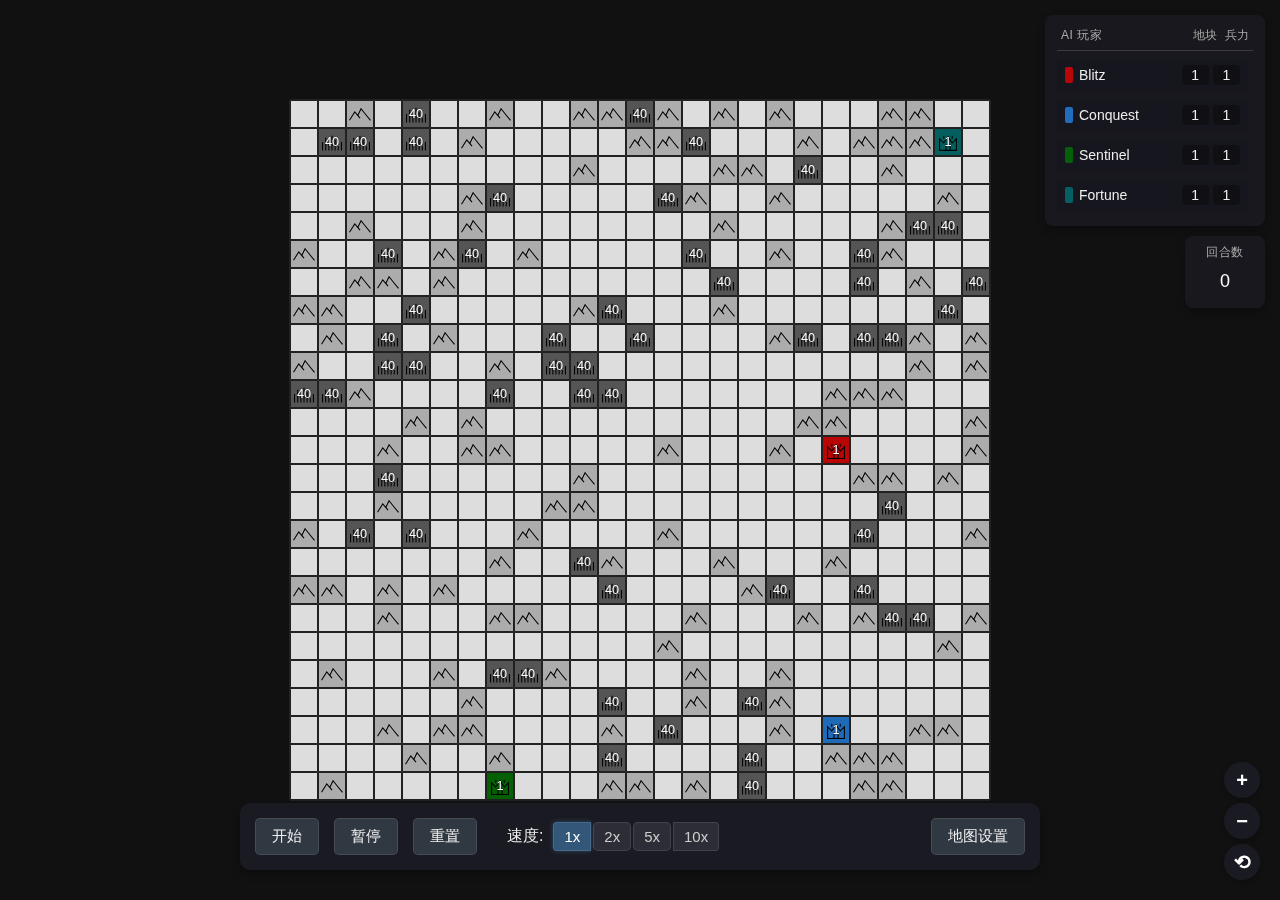
==== gen/index.html @ f9da3918 "gen" ====
<!DOCTYPE html>
<html lang="zh">
<head>
    <meta charset="UTF-8">
    <meta name="viewport" content="width=device-width, initial-scale=1.0">
    <title>Generals.io Simulator</title>
    <link rel="stylesheet" href="css/style.css">
</head>
<body>
    <canvas id="gameCanvas"></canvas>
    
    <!-- Game Over UI (centered overlay) -->
    <div id="gameOverUI" class="game-over-ui hidden">
        <div class="game-over-content">
            <h2>游戏结束</h2>
            <div id="winnerInfo" class="winner-info">胜者: <span id="winnerName"></span></div>
            <button id="newGameBtn">新游戏</button>
        </div>
    </div>
    
    <!-- Game info panel (top right) -->
    <div class="game-info-panel">
        <div class="leaderboard-header">
            <div class="player-name">AI 玩家</div>
            <div class="player-stats">
                <div class="stat">地块</div>
                <div class="stat">兵力</div>
            </div>
        </div>
        <div id="aiStats" class="ai-stats">
            <!-- AI stats will be dynamically inserted here -->
        </div>
    </div>
    
    <!-- Turn counter panel (below game info panel) -->
    <div class="turn-counter-panel">
        <div class="turn-label">回合数</div>
        <div class="turn-value" id="turnCounter">0</div>
    </div>
    
    <!-- Bottom control panel -->
    <div class="bottom-controls">
        <div class="control-section game-controls">
            <button id="startBtn">开始</button>
            <button id="pauseBtn">暂停</button>
            <button id="resetBtn">重置</button>
            
            <div class="speed-controls">
                <span>速度:</span>
                <div class="speed-buttons">
                    <button id="speed1x" class="speed-btn active">1x</button>
                    <button id="speed2x" class="speed-btn">2x</button>
                    <button id="speed5x" class="speed-btn">5x</button>
                    <button id="speed10x" class="speed-btn">10x</button>
                </div>
            </div>
            
            <button id="editMapBtn" class="map-settings-btn">地图设置</button>
        </div>
        
        <div class="control-section map-controls" id="mapSettingsPanel">
            <div class="control-row">
                <label>AI数量:
                    <select id="aiCount">
                        <option value="2">2</option>
                        <option value="3">3</option>
                        <option value="4" selected>4</option>
                        <option value="6">6</option>
                        <option value="8">8</option>
                    </select>
                </label>
                
                <label>地图大小:
                    <select id="mapSize">
                        <option value="small">小 (15x15)</option>
                        <option value="medium" selected>中 (25x25)</option>
                        <option value="large">大 (35x35)</option>
                    </select>
                </label>
            </div>
            
            <div class="control-row">
                <label>山脉密度:
                    <input type="range" id="mountainDensity" min="0" max="40" value="20">
                    <span id="mountainDensityValue">20%</span>
                </label>
                
                <label>城市密度:
                    <input type="range" id="cityDensity" min="0" max="20" value="10">
                    <span id="cityDensityValue">10%</span>
                </label>
            </div>
        </div>
    </div>
    
    <div id="errorMessage" style="display:none; position:fixed; top:0; left:0; right:0; background-color:rgba(255,0,0,0.8); color:white; padding:10px; text-align:center; z-index:1000;">
        CORS Error: Cannot load modules from file:// URLs. Please run the simulator using a web server.<br>
        Run <code>python3 ../serve.py</code> in your terminal and then visit <a href="http://localhost:8000/gen/" style="color:white; text-decoration:underline;">http://localhost:8000/gen/</a>
    </div>

    <!-- Script loading with fallback -->
    <script>
        // Try to detect if we're running from file:// protocol
        if (window.location.protocol === 'file:') {
            document.getElementById('errorMessage').style.display = 'block';
        }
    </script>
    <script type="module" src="js/main.js"></script>
    <script nomodule>
        // This will only run in browsers that don't support ES modules
        console.error("Your browser doesn't support ES modules or we're running from file:// URL.");
        document.getElementById('errorMessage').style.display = 'block';
    </script>
</body>
</html>
---- gen/css/style.css ----
:root {
    --ai-color-1: rgba(200, 90, 90, 0.6);    /* Softer Red */
    --ai-color-2: rgba(100, 180, 100, 0.6);  /* Softer Green */
    --ai-color-3: rgba(90, 130, 200, 0.6);   /* Softer Blue */
    --ai-color-4: rgba(200, 180, 80, 0.6);   /* Softer Yellow */
    --ai-color-5: rgba(180, 100, 180, 0.6);  /* Softer Purple */
    --ai-color-6: rgba(90, 180, 190, 0.6);   /* Softer Teal */
    --ai-color-7: rgba(200, 140, 80, 0.6);   /* Softer Orange */
    --ai-color-8: rgba(140, 90, 200, 0.6);   /* Softer Violet */
    --ai-color-9: rgba(90, 160, 130, 0.6);   /* Softer Mint */
    --ai-color-10: rgba(180, 130, 120, 0.6); /* Softer Salmon */
    --ai-color-11: rgba(130, 180, 170, 0.6); /* Softer Seafoam */
    --ai-color-12: rgba(170, 150, 90, 0.6);  /* Softer Olive */

    /* Player colors matching generals.io */
    --map-color-p1: rgba(255,0,0,0.7);
    --map-color-p2: rgba(39,146,255,0.7);
    --map-color-p3: rgba(0,128,0,0.7);
    --map-color-p4: rgba(0,128,128,0.7);
    --map-color-p5: rgba(250,140,1,0.7);
    --map-color-p6: rgba(240,50,230,0.7);
    --map-color-p7: rgba(128,0,128,0.7);
    --map-color-p8: rgba(155,1,1,0.7);
    --map-color-p9: rgba(179,172,50,0.7);
    --map-color-p10: rgba(154,94,36,0.7);
    --map-color-p11: rgba(16,49,255,0.7);
    --map-color-p12: rgba(89,76,165,0.7);
    --map-color-p13: rgba(133,169,28,0.7);
    --map-color-p14: rgba(255,102,104,0.7);
    --map-color-p15: rgba(180,127,202,0.7);
    --map-color-p16: rgba(180,153,113,0.7);
    
    /* Terrain colors with proper grayscale hierarchy */
    --terrain-city: #222;      /* Darkest */
    --terrain-mountain: #333;
    --terrain-empty: #444;     /* Lighter than mountain */
    
    /* Other colors */
    --cell-border: #555;
    --ui-bg: rgba(30, 30, 40, 0.75);
}

* {
    margin: 0;
    padding: 0;
    box-sizing: border-box;
}

body {
    overflow: hidden;
    font-family: "Helvetica Neue", Arial, sans-serif;
    background-color: #111;
    color: #eee;
}

#gameCanvas {
    position: absolute;
    top: 0;
    left: 0;
    width: 100%;
    height: 100%;
    z-index: 1;
}

.ui-container {
    position: absolute;
    top: 0;
    right: 0;
    z-index: 2;
    padding: 20px;
    pointer-events: none; /* Allow click-through by default */
}

.control-panel {
    background-color: rgba(30, 30, 30, 0.7);
    color: white;
    padding: 15px;
    border-radius: 8px;
    width: 300px;
    pointer-events: auto; /* Ensure controls are clickable */
}

.control-group {
    margin-bottom: 15px;
}

button {
    background-color: rgba(55, 65, 75, 0.8);
    color: #eee;
    border: none;
    padding: 8px 16px;
    border-radius: 5px;
    cursor: pointer;
    font-size: 15px;
    transition: all 0.2s;
    border: 1px solid rgba(255, 255, 255, 0.1);
}

button:hover {
    background-color: rgba(70, 80, 90, 0.9);
}

label {
    display: block;
    margin-bottom: 5px;
}

input[type="range"], select {
    background-color: rgba(50, 50, 60, 0.6);
    color: white;
    border: 1px solid rgba(255, 255, 255, 0.2);
    padding: 5px;
    border-radius: 4px;
    cursor: pointer;
    min-width: 100px;
    width: 100%;
    margin-top: 5px;
}

input[type="range"] {
    flex: 1;
    height: 5px;
    appearance: none;
    border-radius: 10px;
    outline: none;
    background: linear-gradient(to right, rgba(70, 130, 180, 0.8), rgba(70, 130, 180, 0.3));
}

input[type="range"]::-webkit-slider-thumb {
    appearance: none;
    width: 16px;
    height: 16px;
    border-radius: 50%;
    background: white;
    cursor: pointer;
}

.ai-stats {
    display: flex;
    flex-direction: column;
    gap: 5px;
    max-height: 70vh;
    overflow-y: auto;
    padding-right: 5px;
}

/* AI player styling updates */
.ai-player {
    display: flex;
    justify-content: space-between;
    align-items: center;
    padding: 6px 8px;
    border-radius: 4px;
    font-size: 14px;
    background-color: rgba(20, 20, 30, 0.5); /* Semi-transparent background */
    margin-bottom: 3px;
    transition: all 0.2s;
}

.ai-player:hover {
    background-color: rgba(40, 40, 50, 0.7);
}

.player-info {
    display: flex;
    align-items: center;
    gap: 6px;
    flex: 2;
}

.color-indicator {
    display: inline-block;
    width: 8px;
    height: 16px;
    border-radius: 2px;
    flex-shrink: 0;
}

.ai-player .name {
    font-weight: 500;
    white-space: nowrap;
    overflow: hidden;
    text-overflow: ellipsis;
    padding-right: 5px;
}

.ai-player .stats {
    flex: 1;
    display: flex;
    gap: 4px;
}

.ai-player .stats-item {
    flex: 1;
    text-align: center;
    padding: 2px 4px;
    background-color: rgba(0, 0, 0, 0.3);
    border-radius: 4px;
}

.ai-player.eliminated {
    opacity: 0.5;
    text-decoration: line-through;
}

.ai-player .stats span {
    display: flex;
    align-items: center;
}

.ai-player .stats .icon {
    margin-right: 3px;
    opacity: 0.7;
}

/* Game info panel (top right) modifications */
.game-info-panel {
    position: absolute;
    top: 15px;
    right: 15px;
    z-index: 10;
    background-color: rgba(30, 30, 40, 0.6); /* Increase transparency */
    border-radius: 8px;
    padding: 12px;
    min-width: 220px;
    backdrop-filter: blur(3px);
    box-shadow: 0 4px 8px rgba(0, 0, 0, 0.3);
}

/* Turn counter panel styling - simplified positioning */
.turn-counter-panel {
    position: fixed; /* Use fixed instead of absolute for now */
    right: 15px;
    z-index: 10;
    background-color: rgba(30, 30, 40, 0.6);
    border-radius: 8px;
    padding: 8px 12px;
    width: 80px;
    text-align: center;
    backdrop-filter: blur(3px);
    box-shadow: 0 4px 8px rgba(0, 0, 0, 0.3);
}

.turn-label {
    font-size: 12px;
    color: #aaa;
    margin-bottom: 2px;
    letter-spacing: 0.5px;
    text-transform: uppercase;
}

.turn-value {
    padding: 8px;
    font-size: 18px;
    font-weight: 500;
    color: #ffffff;
}

/* Leaderboard styling */
.leaderboard-header {
    display: flex;
    justify-content: space-between;
    border-bottom: 1px solid rgba(255, 255, 255, 0.15);
    padding-bottom: 6px;
    margin-bottom: 8px;
    color: #aaa;
    font-size: 12px;
    text-transform: uppercase;
    letter-spacing: 0.5px;
}

.player-name {
    flex: 2;
    padding-left: 4px;
}

.player-stats {
    flex: 1;
    display: flex;
}

.stat {
    flex: 1;
    text-align: center;
}

/* Bottom control panel */
.bottom-controls {
    position: absolute;
    bottom: 20px;
    left: 50%;
    transform: translateX(-50%);
    z-index: 10;
    display: flex;
    flex-direction: column;
    gap: 10px;
    width: 90%;
    max-width: 800px;
    transition: opacity 0.3s ease; /* Add transition for smooth opacity changes */
}

/* Active game state - more transparent controls */
.bottom-controls.game-active {
    opacity: 0.4;
}

/* Hover effect to restore opacity */
.bottom-controls.game-active:hover {
    opacity: 1;
}

.control-section {
    background-color: rgba(30, 30, 40, 0.75);
    border-radius: 10px;
    padding: 15px;
    backdrop-filter: blur(5px);
    box-shadow: 0 4px 8px rgba(0, 0, 0, 0.3);
    transition: background-color 0.3s ease; /* Add transition for background color */
}

/* Active game state - more transparent background */
.game-active .control-section {
    background-color: rgba(30, 30, 40, 0.6); 
}

/* Hover effect to restore background */
.game-active .control-section:hover {
    background-color: rgba(30, 30, 40, 0.75);
}

.game-controls {
    display: flex;
    align-items: center;
    justify-content: center;
    gap: 15px;
    flex-wrap: wrap;
    position: relative;  /* Add this to allow positioning of child elements */
}

.speed-controls {
    display: flex;
    align-items: center;
    gap: 10px;
    margin-left: 15px;
}

.speed-buttons {
    display: flex;
    gap: 2px;
}

.speed-btn {
    padding: 5px 10px;
    background-color: rgba(60, 60, 70, 0.6);
    border: 1px solid rgba(255, 255, 255, 0.1);
    color: #ccc;
    cursor: pointer;
    transition: all 0.2s;
}

.speed-btn:first-child {
    border-radius: 4px 0 0 4px;
}

.speed-btn:last-child {
    border-radius: 0 4px 4px 0;
}

.speed-btn.active {
    background-color: rgba(70, 130, 180, 0.6);
    color: white;
    box-shadow: 0 0 5px rgba(70, 130, 180, 0.5);
}

.map-controls {
    display: flex;
    flex-direction: column;
    gap: 12px;
    transition: max-height 0.4s cubic-bezier(0.4, 0, 0.2, 1),
                opacity 0.3s cubic-bezier(0.4, 0, 0.2, 1),
                padding 0.4s cubic-bezier(0.4, 0, 0.2, 1);
    max-height: 200px; /* Set to approximate height of content */
    opacity: 1;
    padding: 15px;
    overflow: hidden;
}

.map-controls.hidden {
    max-height: 0;
    opacity: 0;
    padding-top: 0;
    padding-bottom: 0;
    margin: 0;
}

.map-controls h3 {
    text-align: center;
    margin-bottom: 5px;
    color: #ddd;
    font-weight: 500;
    font-size: 16px;
}

.control-row {
    display: flex;
    gap: 20px;
    flex-wrap: wrap;
    transition: transform 0.3s ease, opacity 0.3s ease;
    transform-origin: top center;
}

.control-row label {
    display: flex;
    align-items: center;
    gap: 8px;
    flex: 1;
    min-width: 200px;
    white-space: nowrap;
}

.map-controls.hidden .control-row {
    transform: translateY(-10px);
    opacity: 0;
}

/* Add this style for the map settings button */
.map-settings-btn {
    background-color: rgba(55, 65, 75, 0.8);
    color: #eee;
    border: none;
    padding: 8px 16px;
    border-radius: 5px;
    cursor: pointer;
    font-size: 15px;
    transition: all 0.2s;
    border: 1px solid rgba(255, 255, 255, 0.1);
    margin-left: auto;  /* This pushes the button to the right */
}

.map-settings-btn:hover {
    background-color: rgba(70, 80, 90, 0.9);
}

.map-settings-btn.active {
    background-color: rgba(70, 130, 180, 0.8);
    color: white;
    box-shadow: 0 0 8px rgba(70, 130, 180, 0.5);
}

/* Buttons and inputs */
button {
    background-color: rgba(55, 65, 75, 0.8);
    color: #eee;
    border: none;
    padding: 8px 16px;
    border-radius: 5px;
    cursor: pointer;
    font-size: 15px;
    transition: all 0.2s;
    border: 1px solid rgba(255, 255, 255, 0.1);
}

button:hover {
    background-color: rgba(70, 80, 90, 0.9);
}

button.active {
    background-color: rgba(70, 130, 180, 0.8);
    color: white;
    box-shadow: 0 0 8px rgba(70, 130, 180, 0.5);
}

select, input[type="range"] {
    background-color: rgba(50, 50, 60, 0.6);
    color: white;
    border: 1px solid rgba(255, 255, 255, 0.2);
    padding: 5px;
    border-radius: 4px;
    cursor: pointer;
    min-width: 100px;
}

input[type="range"] {
    flex: 1;
    height: 5px;
    appearance: none;
    border-radius: 10px;
    outline: none;
    background: linear-gradient(to right, rgba(70, 130, 180, 0.8), rgba(70, 130, 180, 0.3));
}

input[type="range"]::-webkit-slider-thumb {
    appearance: none;
    width: 16px;
    height: 16px;
    border-radius: 50%;
    background: white;
    cursor: pointer;
}

/* Game over UI */
.game-over-ui {
    position: fixed;
    top: 0;
    left: 0;
    width: 100%;
    height: 100%;
    display: flex;
    justify-content: center;
    align-items: center;
    background-color: rgba(10, 10, 15, 0.8);
    z-index: 100;
    transition: opacity 0.5s ease;
}

.game-over-ui.hidden {
    opacity: 0;
    pointer-events: none;
}

.game-over-content {
    background-color: rgba(30, 30, 40, 0.9);
    padding: 30px 50px;
    border-radius: 15px;
    text-align: center;
    box-shadow: 0 6px 20px rgba(0, 0, 0, 0.5);
    backdrop-filter: blur(5px);
    border: 1px solid rgba(255, 255, 255, 0.1);
    max-width: 90%;
}

.game-over-content h2 {
    font-size: 36px;
    margin-bottom: 20px;
    color: white;
}

.winner-info {
    font-size: 24px;
    margin-bottom: 30px;
    color: #eee;
}

.winner-info span {
    font-weight: bold;
    text-shadow: 0 0 10px rgba(255, 255, 255, 0.5);
}

.game-over-ui button {
    padding: 12px 30px;
    font-size: 18px;
    background-color: rgba(70, 130, 180, 0.8);
    color: white;
    border: none;
    border-radius: 5px;
    cursor: pointer;
    transition: all 0.3s;
    border: 1px solid rgba(255, 255, 255, 0.2);
}

.game-over-ui button:hover {
    background-color: rgba(70, 130, 180, 1);
    transform: translateY(-2px);
    box-shadow: 0 5px 15px rgba(0, 0, 0, 0.3);
}
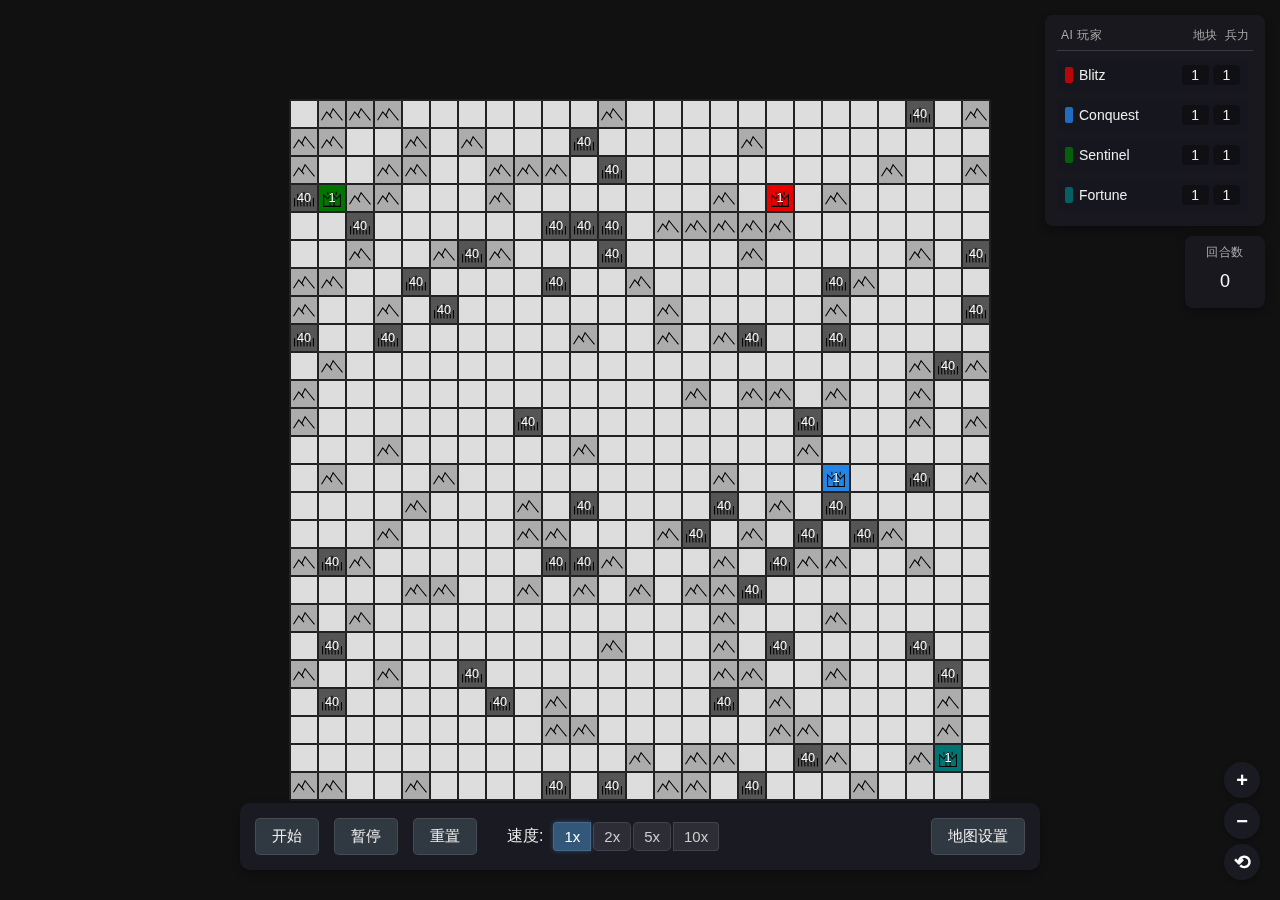
==== commit caf5c846: "gen AI update" ====
--- a/gen/index.html
+++ b/gen/index.html
@@ -14,12 +14,12 @@
         <div class="game-over-content">
             <h2>游戏结束</h2>
             <div id="winnerInfo" class="winner-info">胜者: <span id="winnerName"></span></div>
-            <button id="newGameBtn">新游戏</button>
+            <div class="click-to-continue">点击任意处继续</div>
         </div>
     </div>
     
     <!-- Game info panel (top right) -->
-    <div class="game-info-panel">
+    <div class="game-info-panel", id="gameInfoPanel">
         <div class="leaderboard-header">
             <div class="player-name">AI 玩家</div>
             <div class="player-stats">
--- a/gen/css/style.css
+++ b/gen/css/style.css
@@ -505,6 +505,61 @@
     left: 0;
     width: 100%;
     height: 100%;
+    background-color: rgba(0, 0, 0, 0.7);
+    display: flex;
+    justify-content: center;
+    align-items: center;
+    z-index: 1000;
+    cursor: pointer;
+    transition: opacity 0.3s ease;
+}
+
+.game-over-ui.hidden {
+    display: none;
+}
+
+.game-over-content {
+    background-color: var(--panel-bg);
+    border-radius: 10px;
+    padding: 20px 30px;
+    text-align: center;
+    box-shadow: 0 0 20px rgba(0, 0, 0, 0.5);
+    border: 1px solid var(--border-color);
+    max-width: 90%;
+    width: 300px;
+}
+
+.game-over-content h2 {
+    margin-top: 0;
+    font-size: 24px;
+    color: white;
+}
+
+.winner-info {
+    margin: 20px 0;
+    font-size: 18px;
+}
+
+#winnerName {
+    font-weight: bold;
+    display: block;
+    font-size: 28px;
+    margin-top: 10px;
+}
+
+.click-to-continue {
+    margin-top: 20px;
+    font-size: 14px;
+    opacity: 0.7;
+    font-style: italic;
+}
+
+.game-over-ui {
+    position: fixed;
+    top: 0;
+    left: 0;
+    width: 100%;
+    height: 100%;
     display: flex;
     justify-content: center;
     align-items: center;
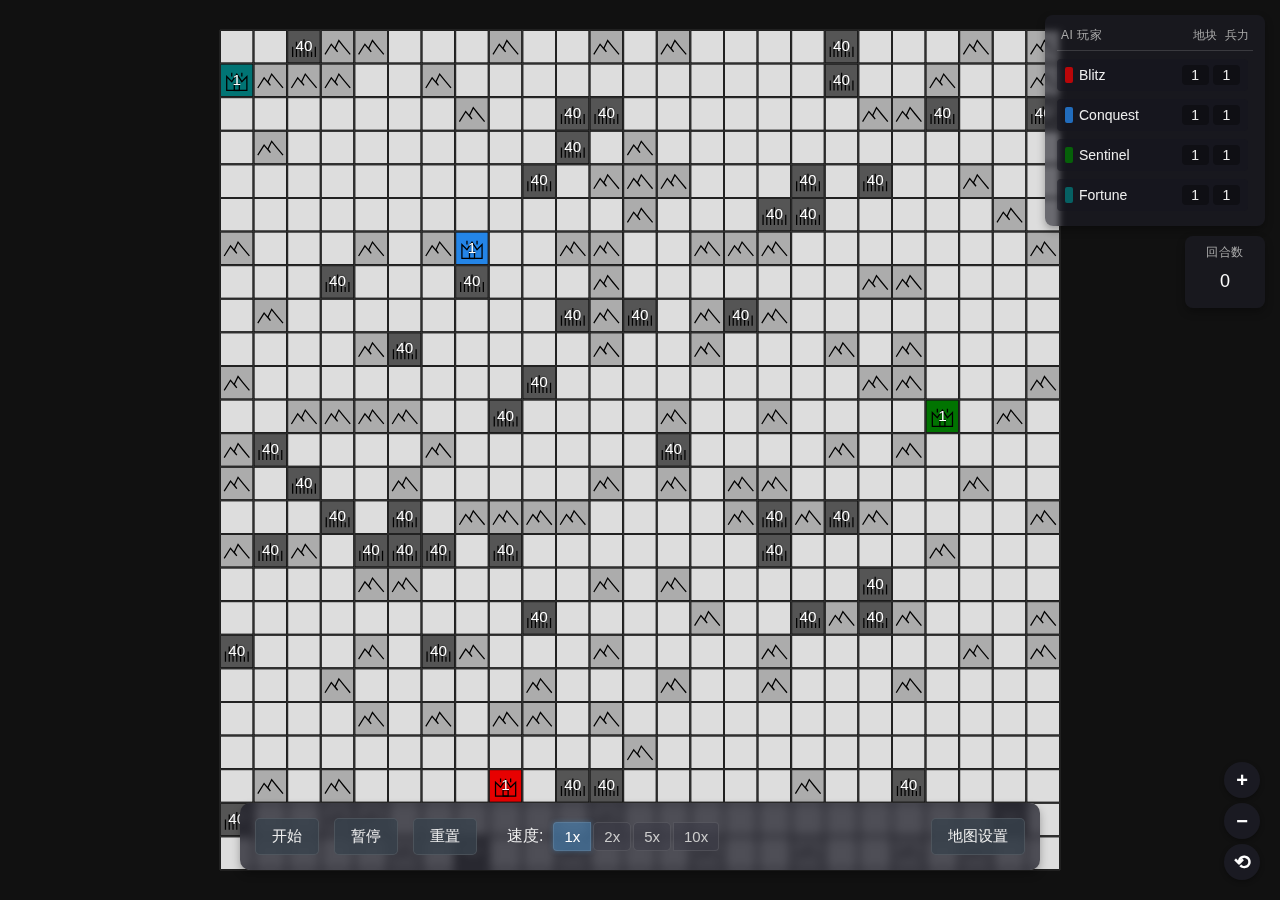
==== commit c2b22d6e: "ui improvment for gen" ====
--- a/gen/index.html
+++ b/gen/index.html
@@ -8,15 +8,6 @@
 </head>
 <body>
     <canvas id="gameCanvas"></canvas>
-    
-    <!-- Game Over UI (centered overlay) -->
-    <div id="gameOverUI" class="game-over-ui hidden">
-        <div class="game-over-content">
-            <h2>游戏结束</h2>
-            <div id="winnerInfo" class="winner-info">胜者: <span id="winnerName"></span></div>
-            <div class="click-to-continue">点击任意处继续</div>
-        </div>
-    </div>
     
     <!-- Game info panel (top right) -->
     <div class="game-info-panel", id="gameInfoPanel">
--- a/gen/css/style.css
+++ b/gen/css/style.css
@@ -100,6 +100,17 @@
     background-color: rgba(70, 80, 90, 0.9);
 }
 
+button:disabled {
+    opacity: 0.5;
+    cursor: not-allowed;
+}
+
+button.active {
+    background-color: rgba(70, 130, 180, 0.8);
+    color: white;
+    box-shadow: 0 0 8px rgba(70, 130, 180, 0.5);
+}
+
 label {
     display: block;
     margin-bottom: 5px;
@@ -447,6 +458,32 @@
     box-shadow: 0 0 8px rgba(70, 130, 180, 0.5);
 }
 
+/* Highlight style for reset button */
+#resetBtn.highlight {
+    background-color: #f93;
+    box-shadow: 0 0 10px rgba(255, 153, 51, 0.7);
+    transform: scale(1.1);
+    transition: all 0.3s;
+}
+
+/* Winner announcement styles */
+.winner-announcement {
+    background-color: rgba(0, 0, 0, 0.7);
+    color: white;
+    padding: 10px;
+    margin: 5px 0;
+    border-radius: 5px;
+    text-align: center;
+    font-weight: bold;
+    animation: pulse 2s infinite;
+}
+
+@keyframes pulse {
+    0% { background-color: rgba(0, 0, 0, 0.7); }
+    50% { background-color: rgba(50, 50, 50, 0.9); }
+    100% { background-color: rgba(0, 0, 0, 0.7); }
+}
+
 /* Buttons and inputs */
 button {
     background-color: rgba(55, 65, 75, 0.8);
